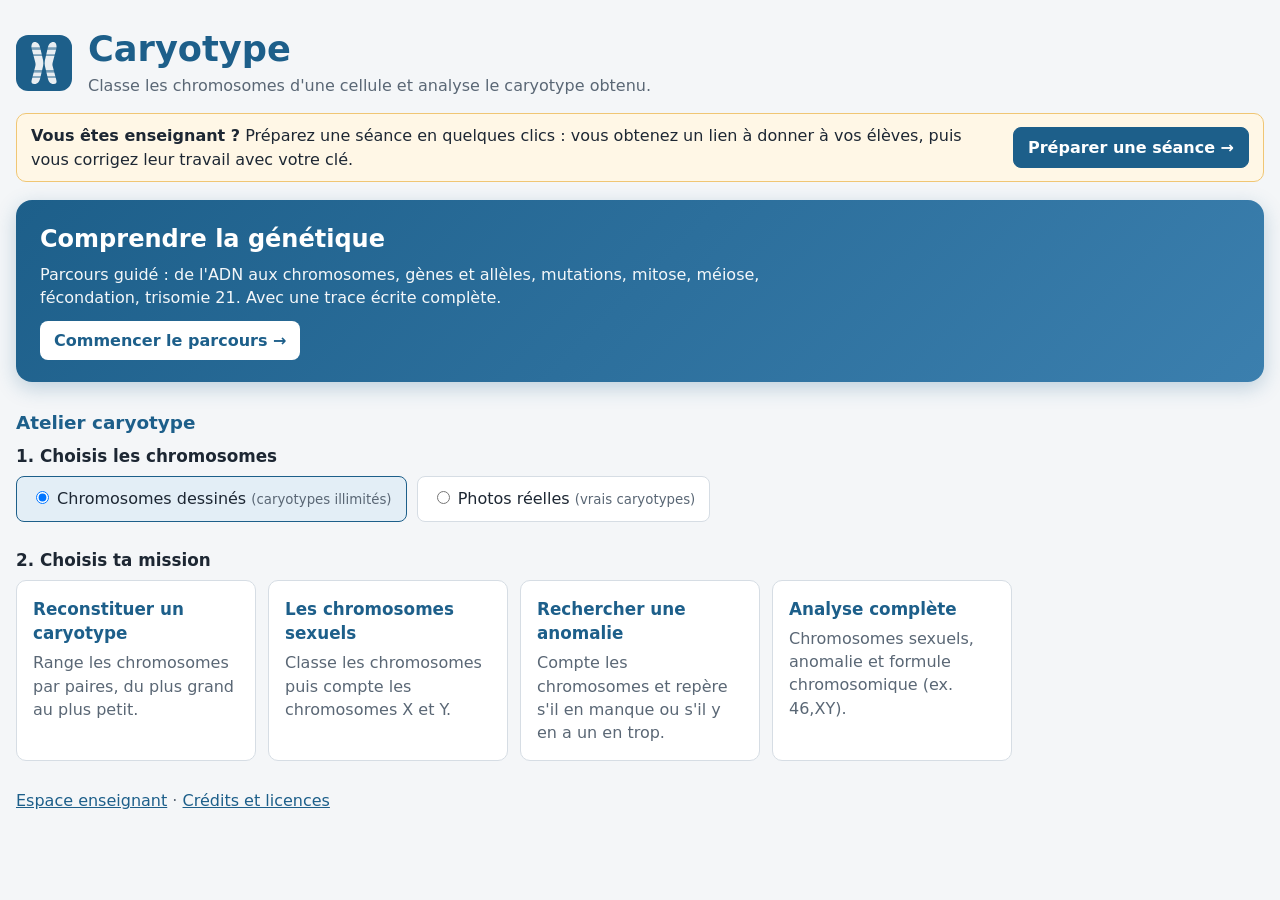
==== app/index.html @ e21ea330 "Parcours : chromosomes dans les cellules (mitose, méiose, gamètes), fécondation côte à côte sur écra" ====
<!doctype html>
<html lang="fr">
<head>
  <meta charset="utf-8">
  <meta name="viewport" content="width=device-width, initial-scale=1">
  <title>Caryotype</title>
  <meta name="description" content="Reconstituer et analyser un caryotype humain : classement des chromosomes, chromosomes sexuels, anomalies du nombre.">
  <link rel="icon" href="img/icone.svg" type="image/svg+xml">
  <link rel="stylesheet" href="css/style.css?v=10">
</head>
<body>

<!-- ============ ACCUEIL ============ -->
<main id="accueil" class="page">
  <header class="entete-accueil">
    <img src="img/icone.svg" alt="" width="56" height="56">
    <div>
      <h1>Caryotype</h1>
      <p>Classe les chromosomes d'une cellule et analyse le caryotype obtenu.</p>
    </div>
  </header>

  <div class="bandeau-prof partie-prof">
    <p><b>Vous êtes enseignant ?</b> Préparez une séance en quelques clics : vous obtenez un lien à donner à vos élèves, puis vous corrigez leur travail avec votre clé.</p>
    <button class="btn btn-principal" id="ouvrir-prof-haut">Préparer une séance →</button>
  </div>

  <a class="carte-parcours" href="parcours.html">
    <span class="cp-titre">Comprendre la génétique</span>
    <span class="cp-texte">Parcours guidé : de l'ADN aux chromosomes, gènes et allèles, mutations, mitose, méiose, fécondation, trisomie 21. Avec une trace écrite complète.</span>
    <span class="cp-action">Commencer le parcours →</span>
  </a>

  <h2 class="titre-atelier">Atelier caryotype</h2>
  <section>
    <h3>1. Choisis les chromosomes</h3>
    <div class="bascule" role="radiogroup" aria-label="Type de chromosomes">
      <label><input type="radio" name="type" value="dessin" checked> Chromosomes dessinés <small>(caryotypes illimités)</small></label>
      <label><input type="radio" name="type" value="photo"> Photos réelles <small>(vrais caryotypes)</small></label>
    </div>
  </section>

  <section>
    <h3>2. Choisis ta mission</h3>
    <div class="cartes" id="choix-activite">
      <button class="carte" data-activite="classer">
        <span class="carte-titre">Reconstituer un caryotype</span>
        <span>Range les chromosomes par paires, du plus grand au plus petit.</span>
      </button>
      <button class="carte" data-activite="sexe">
        <span class="carte-titre">Les chromosomes sexuels</span>
        <span>Classe les chromosomes puis compte les chromosomes X et Y.</span>
      </button>
      <button class="carte" data-activite="anomalie">
        <span class="carte-titre">Rechercher une anomalie</span>
        <span>Compte les chromosomes et repère s'il en manque ou s'il y en a un en trop.</span>
      </button>
      <button class="carte" data-activite="complet">
        <span class="carte-titre">Analyse complète</span>
        <span>Chromosomes sexuels, anomalie et formule chromosomique (ex. 46,XY).</span>
      </button>
    </div>
  </section>

  <p class="pied-accueil">
    <span class="partie-prof"><button class="lien" id="ouvrir-prof">Espace enseignant</button> ·</span>
    <button class="lien" id="ouvrir-credits">Crédits et licences</button>
  </p>
</main>

<!-- ============ ACTIVITÉ ============ -->
<main id="activite" class="page" hidden>
  <header class="barre">
    <a class="btn" id="retour-parcours" hidden>← Retour au parcours</a>
    <button class="btn-icone" id="retour" title="Retour à l'accueil" aria-label="Retour à l'accueil">
      <svg viewBox="0 0 24 24" width="22" height="22"><path d="M15 5l-7 7 7 7" fill="none" stroke="currentColor" stroke-width="2.4" stroke-linecap="round" stroke-linejoin="round"/></svg>
    </button>
    <div class="titre-activite">
      <h1 id="titre-activite">Reconstituer un caryotype</h1>
      <span id="code-cas" class="code"></span>
    </div>
    <label class="eleve">Nom : <input id="nom-eleve" type="text" autocomplete="off" placeholder="Prénom Nom, classe"></label>
    <div class="outils">
      <button id="zoom-moins" class="btn-icone" title="Rapetisser" aria-label="Rapetisser">−</button>
      <button id="zoom-plus" class="btn-icone" title="Agrandir" aria-label="Agrandir">+</button>
      <button id="btn-aide" class="btn">Aide</button>
      <button id="btn-imprimer" class="btn">Imprimer</button>
    </div>
  </header>

  <p class="consigne" id="consigne"></p>

  <div class="espace">
    <section class="panneau" id="panneau-lame">
      <h2>Lame du microscope <span class="compteur" id="compteur-lame"></span></h2>
      <div id="lame" aria-label="Chromosomes à classer"></div>
      <p class="astuce">Glisse un chromosome vers sa case, ou touche-le puis touche sa case. Un toucher l'affiche en grand dans la loupe ; double toucher (ou double-clic) : le retourner.</p>
    </section>

    <section class="panneau" id="panneau-caryo">
      <h2>Caryogramme</h2>
      <div id="caryogramme"></div>
    </section>
  </div>

  <section class="panneau" id="questions" hidden></section>

  <div class="actions">
    <button id="btn-verifier" class="btn btn-principal">Vérifier</button>
    <button id="btn-solution" class="btn" hidden>Voir la solution</button>
    <button id="btn-nouveau" class="btn">Nouveau caryotype</button>
  </div>
  <div id="rendu" class="rendu" hidden>
    <p><b>Quand tu as fini</b> : copie ton code de rendu et colle-le là où ton professeur te l'a demandé (devoir Pronote, ENT…).</p>
    <button id="btn-rendu" class="btn btn-principal">Copier mon code de rendu</button>
    <textarea id="rendu-code" rows="3" readonly hidden aria-label="Mon code de rendu"></textarea>
  </div>
  <div id="bilan" class="bilan" role="status" aria-live="polite" hidden></div>

  <aside id="loupe" aria-hidden="true" hidden>
    <span class="loupe-titre">Loupe</span>
    <img alt="">
  </aside>
</main>

<!-- ============ AIDE ============ -->
<dialog id="dlg-aide">
  <form method="dialog" class="dlg">
    <h2>Comment reconnaître les chromosomes ?</h2>
    <ul>
      <li><b>La taille</b> : les chromosomes sont numérotés du plus grand (1) au plus petit (21 et 22 ; le 21 est même un peu plus petit que le 22).</li>
      <li><b>Le centromère</b> : l'étranglement du chromosome. Il est au milieu (1, 3, 16, 19, 20), décalé (la plupart) ou tout en haut (13, 14, 15, 21, 22).</li>
      <li><b>Les bandes</b> : chaque paire a son propre « code-barres » de bandes claires et sombres. Les deux chromosomes d'une même paire ont les mêmes bandes.</li>
      <li><b>Les chromosomes sexuels</b> : X est un chromosome moyen (taille entre le 7 et le 8). Y est petit, de la taille des chromosomes 19 à 22.</li>
    </ul>
    <h3>Les modèles</h3>
    <div id="planche"></div>
    <p class="note">Dans un caryogramme, on place le bras court (au-dessus du centromère) en haut.</p>
    <div class="dlg-actions"><button class="btn btn-principal">Fermer</button></div>
  </form>
</dialog>

<!-- ============ ESPACE ENSEIGNANT ============ -->
<dialog id="dlg-prof">
  <form method="dialog" class="dlg" id="form-prof">
    <h2>Préparer une séance</h2>
    <ol class="guide-prof">
      <li><b>Réglez</b> l'activité (étapes 1 à 4 ci-dessous), puis copiez le lien (étape 5).</li>
      <li><b>Donnez le lien</b> aux élèves (ENT, Pronote, QR code…). Ils arrivent directement sur l'activité, sans espace enseignant, sans compte à créer. Rien n'est enregistré en ligne.</li>
      <li><b>Corrigez</b> : chaque élève a un code de caryotype (en haut de son écran et sur sa feuille imprimée). Avec ce code et votre clé, vous ouvrez sa solution (en bas de cette fenêtre).</li>
    </ol>

    <fieldset>
      <legend>1. La mission</legend>
      <select id="prof-activite">
        <option value="classer">Reconstituer un caryotype</option>
        <option value="sexe">Les chromosomes sexuels (X et Y)</option>
        <option value="anomalie">Rechercher une anomalie</option>
        <option value="complet">Analyse complète (avec formule)</option>
      </select>
    </fieldset>

    <fieldset>
      <legend>2. Les caryotypes possibles <small>(un est tiré au hasard pour chaque élève)</small></legend>
      <div class="ligne">
        <button type="button" class="btn" id="prof-essentiels">Les essentiels : 46,XX · 46,XY · trisomie 21</button>
        <button type="button" class="btn" id="prof-tout">Tout cocher</button>
        <button type="button" class="btn" id="prof-rien">Tout décocher</button>
      </div>
      <div id="prof-cas" class="liste-cas"></div>
    </fieldset>

    <fieldset>
      <legend>3. Les options</legend>
      <label><input type="checkbox" id="prof-modeles" checked> Afficher les modèles dans les cases (aide)</label>
      <label><input type="checkbox" id="prof-rotation" checked> Chromosomes tournés dans tous les sens sur la lame</label>
      <label><input type="checkbox" id="prof-solution" checked> Autoriser « Voir la solution » après une vérification</label>
    </fieldset>

    <fieldset>
      <legend>4. Votre clé de correction</legend>
      <p class="note">Elle vous permettra d'ouvrir la solution du caryotype de chaque élève. Notez-la : elle n'est pas dans le lien donné aux élèves, qui ne peuvent donc pas l'utiliser. Gardez la même pour toutes vos classes.</p>
      <input id="prof-cle" type="text" autocomplete="off" spellcheck="false" aria-label="Clé de correction">
    </fieldset>

    <fieldset class="encadre-lien">
      <legend>5. Le lien à donner aux élèves</legend>
      <input id="prof-lien" type="text" readonly aria-label="Lien à donner aux élèves">
      <div class="dlg-actions">
        <button type="button" class="btn" id="prof-tester">Tester comme un élève</button>
        <button type="button" class="btn btn-principal" id="prof-copier">Copier le lien</button>
      </div>
      <p class="note">Pour le parcours guidé « Comprendre la génétique », donnez simplement l'adresse <a href="parcours.html" id="prof-lien-parcours">parcours.html</a>.</p>
    </fieldset>

    <fieldset>
      <legend>Après la séance : lire les codes de rendu</legend>
      <p class="note">Chaque élève copie son « code de rendu » (bouton en bas de son activité) et vous l'envoie. Collez ici un ou plusieurs codes, tels quels, même mélangés à d'autre texte : le score est recalculé à partir du travail de l'élève. « Voir » ouvre son caryotype tel qu'il l'a rendu. Un code modifié à la main est refusé.</p>
      <textarea id="prof-rendus" rows="4" placeholder="R1.xxxxxxxx…" spellcheck="false"></textarea>
      <div class="dlg-actions">
        <button type="button" class="btn" id="prof-copier-tableau" hidden>Copier le tableau (tableur)</button>
        <button type="button" class="btn btn-principal" id="prof-lire">Lire les codes</button>
      </div>
      <div id="prof-tableau"></div>
    </fieldset>

    <fieldset>
      <legend>Ouvrir la solution d'un caryotype</legend>
      <p class="note">Chaque caryotype tiré depuis votre lien a un code (en haut de l'écran de l'élève et sur sa feuille imprimée). La solution s'ouvre avec ce code et votre clé de correction ci-dessus.</p>
      <div class="ligne">
        <input id="prof-code" type="text" placeholder="Code, ex. D7K2Q-4F" autocomplete="off">
        <button type="button" class="btn" id="prof-corriger">Ouvrir avec la solution</button>
      </div>
    </fieldset>

    <div class="dlg-actions"><button class="btn btn-principal">Fermer</button></div>
  </form>
</dialog>

<!-- ============ CRÉDITS ============ -->
<dialog id="dlg-credits">
  <form method="dialog" class="dlg">
    <h2>Crédits et licences</h2>
    <p>Application libre réalisée pour l'enseignement des SVT au collège.</p>
    <ul>
      <li><b>Bandes chromosomiques</b> des chromosomes dessinés : UCSC Genome Browser, assemblage GRCh38/hg38 (fichier cytoBand), domaine public.</li>
      <li><b>Photos de caryotypes</b> (Wikimedia Commons), chromosomes découpés et détourés :
        <ul id="liste-credits"></ul>
      </li>
      <li>Le caryotype photo « 46,XX » est un montage pédagogique : deux chromosomes X ont été retirés d'un caryotype 48,XXXX.</li>
    </ul>
    <div class="dlg-actions"><button class="btn btn-principal">Fermer</button></div>
  </form>
</dialog>

<script src="js/bandes.js?v=10"></script>
<script src="donnees/chromosomes.js?v=10"></script>
<script src="js/chromosome.js?v=10"></script>
<script src="js/cas.js?v=10"></script>
<script src="js/app.js?v=10"></script>
</body>
</html>
---- app/css/style.css ----
:root {
  --zoom: 1;
  --fond: #f4f6f8;
  --surface: #ffffff;
  --texte: #1d2733;
  --texte-doux: #5a6775;
  --bordure: #d6dde4;
  --primaire: #1d5f8a;
  --primaire-clair: #e3eef6;
  --juste: #1f8a4c;
  --faux: #c62f2f;
  --lame: #eef0e6;
  --rayon: 10px;
  color-scheme: light;
}

* { box-sizing: border-box; }
body {
  margin: 0;
  font: 16px/1.45 system-ui, -apple-system, "Segoe UI", Roboto, Ubuntu, sans-serif;
  color: var(--texte);
  background: var(--fond);
}
[hidden] { display: none !important; }
h1, h2, h3, h4 { line-height: 1.2; margin: 0; }
small { color: var(--texte-doux); }

.page { max-width: 1500px; margin: 0 auto; padding: 16px; }

/* ---------- boutons ---------- */
.btn, .btn-icone {
  font: inherit;
  border: 1px solid var(--bordure);
  background: var(--surface);
  color: var(--texte);
  border-radius: 8px;
  padding: 8px 14px;
  cursor: pointer;
  min-height: 40px;
}
.btn:hover, .btn-icone:hover { border-color: var(--primaire); }
.btn-principal { background: var(--primaire); border-color: var(--primaire); color: #fff; font-weight: 600; }
.btn-principal:hover { background: #164b6d; }
.btn-icone { width: 40px; padding: 0; display: inline-grid; place-items: center; font-size: 22px; }
.lien { font: inherit; background: none; border: 0; color: var(--primaire); text-decoration: underline; cursor: pointer; padding: 0; }
:focus-visible { outline: 3px solid #f0a020; outline-offset: 2px; }

/* ---------- accueil ---------- */
.entete-accueil { display: flex; gap: 16px; align-items: center; margin: 12px 0 28px; }
.entete-accueil h1 { font-size: 2.2rem; color: var(--primaire); }
.entete-accueil p { margin: 4px 0 0; color: var(--texte-doux); }
#accueil section { margin-bottom: 28px; }
#accueil h2 { font-size: 1.15rem; margin-bottom: 12px; }
.cartes { display: grid; grid-template-columns: repeat(auto-fill, minmax(230px, 1fr)); gap: 12px; }
.carte {
  font: inherit; text-align: left; cursor: pointer;
  background: var(--surface); border: 1px solid var(--bordure); border-radius: var(--rayon);
  padding: 16px; display: flex; flex-direction: column; gap: 6px; color: var(--texte-doux);
  transition: border-color .15s, box-shadow .15s, transform .15s;
}
.carte:hover { border-color: var(--primaire); box-shadow: 0 4px 14px rgb(29 95 138 / 15%); transform: translateY(-1px); }
.carte-titre { color: var(--primaire); font-weight: 700; font-size: 1.05rem; }
.bascule { display: flex; flex-wrap: wrap; gap: 10px; }
.bascule label {
  background: var(--surface); border: 1px solid var(--bordure); border-radius: 8px;
  padding: 10px 14px; cursor: pointer;
}
.bascule label:has(input:checked) { border-color: var(--primaire); background: var(--primaire-clair); }
.pied-accueil { color: var(--texte-doux); }
.bandeau-prof { display: flex; align-items: center; gap: 12px 16px; flex-wrap: wrap; justify-content: space-between;
  background: #fff7e6; border: 1px solid #f0c674; border-radius: var(--rayon); padding: 10px 14px; margin: -12px 0 18px; }
.bandeau-prof p { margin: 0; flex: 1 1 320px; }
.mode-eleve .partie-prof { display: none !important; }
.guide-prof { margin: 0 0 6px; padding-left: 22px; display: flex; flex-direction: column; gap: 4px; }
.encadre-lien { border-color: var(--primaire) !important; background: var(--primaire-clair); }
.encadre-lien input { width: 100%; }
.carte-parcours {
  display: flex; flex-direction: column; gap: 6px; text-decoration: none;
  background: linear-gradient(135deg, #1d5f8a, #3b7fae); color: #fff;
  border-radius: 16px; padding: 22px 24px; margin-bottom: 30px;
  box-shadow: 0 6px 20px rgb(29 95 138 / 25%); transition: transform .15s, box-shadow .15s;
}
.carte-parcours:hover { transform: translateY(-2px); box-shadow: 0 10px 26px rgb(29 95 138 / 30%); }
.cp-titre { font-size: 1.5rem; font-weight: 800; }
.cp-texte { opacity: .95; max-width: 760px; }
.cp-action { align-self: flex-start; margin-top: 6px; background: #fff; color: #1d5f8a; font-weight: 700; border-radius: 8px; padding: 8px 14px; }
.titre-atelier { font-size: 1.3rem; color: var(--primaire); margin-bottom: 12px; }
#accueil h3 { font-size: 1.05rem; margin: 0 0 10px; }
#retour-parcours { text-decoration: none; display: inline-flex; align-items: center; }

/* ---------- barre de l'activité ---------- */
.barre { display: flex; flex-wrap: wrap; align-items: center; gap: 12px; margin-bottom: 8px; }
.titre-activite { flex: 1 1 220px; }
.titre-activite h1 { font-size: 1.35rem; color: var(--primaire); }
.code { color: var(--texte-doux); font-size: .9rem; font-variant-numeric: tabular-nums; }
.eleve { display: flex; align-items: center; gap: 6px; color: var(--texte-doux); }
.eleve input { font: inherit; padding: 7px 10px; border: 1px solid var(--bordure); border-radius: 8px; width: 210px; max-width: 50vw; }
.outils { display: flex; gap: 6px; }
.consigne { margin: 0 0 12px; padding: 10px 14px; background: var(--primaire-clair); border-radius: 8px; }

/* ---------- espace de travail ---------- */
.espace { display: grid; grid-template-columns: minmax(0, 1fr); gap: 14px; }
@media (min-width: 1150px) {
  .espace { grid-template-columns: minmax(0, 1fr) minmax(0, 1fr); align-items: start; }
}
.panneau { background: var(--surface); border: 1px solid var(--bordure); border-radius: var(--rayon); padding: 12px; }
.panneau h2 { font-size: 1rem; margin-bottom: 8px; display: flex; justify-content: space-between; gap: 8px; }
.compteur { font-weight: 400; color: var(--texte-doux); font-size: .9rem; }
.astuce { margin: 8px 0 0; font-size: .85rem; color: var(--texte-doux); }

#lame {
  position: relative;
  height: calc(620px * var(--zoom));
  min-height: 380px;
  border-radius: 50% / 18%;
  background: radial-gradient(ellipse at 50% 45%, #fbfbf4 0%, var(--lame) 60%, #dfe2d4 100%);
  border: 1px solid #d3d6c6;
  overflow: hidden;
  touch-action: none;
}

.chromo {
  position: absolute;
  cursor: grab;
  touch-action: none;
  user-select: none;
  -webkit-user-select: none;
  line-height: 0;
  border-radius: 4px;
}
.chromo img { display: block; pointer-events: none; }
.chromo:hover img { filter: drop-shadow(0 0 2px rgb(29 95 138 / 70%)); }
.chromo.choisi img { filter: drop-shadow(0 0 2px #1d5f8a) drop-shadow(0 0 3px #1d5f8a); }
.chromo.juste img { filter: drop-shadow(0 0 1.5px var(--juste)) drop-shadow(0 0 2px var(--juste)); }
.chromo.faux img { filter: drop-shadow(0 0 1.5px var(--faux)) drop-shadow(0 0 2.5px var(--faux)); }
.chromo.glisse { position: fixed; z-index: 1000; cursor: grabbing; pointer-events: none; }
.chromo.glisse img { filter: drop-shadow(0 6px 8px rgb(0 0 0 / 30%)); }

/* ---------- caryogramme ---------- */
#caryogramme { display: flex; flex-direction: column; gap: 6px; overflow-x: auto; padding-bottom: 4px; }
.rangee { display: flex; justify-content: space-around; gap: 6px; }
.case {
  flex: 1 1 0;
  min-width: calc(54px * var(--zoom));
  display: flex; flex-direction: column; align-items: stretch;
  border-radius: 8px;
  padding: 4px 3px 2px;
  cursor: pointer;
  transition: background .12s;
}
.case:hover { background: #f3f7fa; }
.case.survol { background: var(--primaire-clair); box-shadow: inset 0 0 0 2px var(--primaire); }
.contenu {
  display: flex; align-items: flex-end; justify-content: center; gap: calc(4px * var(--zoom));
  border-bottom: 2px solid #9aa8b5;
  padding-bottom: 3px;
}
.rangee:nth-child(1) .contenu { min-height: calc(200px * var(--zoom)); }
.rangee:nth-child(2) .contenu { min-height: calc(130px * var(--zoom)); }
.rangee:nth-child(3) .contenu { min-height: calc(95px * var(--zoom)); }
.rangee:nth-child(4) .contenu { min-height: calc(125px * var(--zoom)); }
.case .chromo { position: static; }
.modele { opacity: .22; pointer-events: none; margin-right: 2px; }
.etiquette { text-align: center; font-weight: 600; font-size: .9rem; color: var(--texte-doux); }

/* ---------- questions et bilan ---------- */
#questions { margin-top: 14px; }
.grille-questions { display: grid; grid-template-columns: repeat(auto-fit, minmax(220px, 1fr)); gap: 12px; }
.q { display: flex; flex-direction: column; gap: 6px; border: 1px solid var(--bordure); border-radius: 8px; padding: 10px; margin: 0; }
.q legend { padding: 0 4px; }
.q input[type=number], .q input[type=text], .q select, .q textarea {
  font: inherit; padding: 7px 9px; border: 1px solid var(--bordure); border-radius: 6px; width: 100%;
}
.q-large { grid-column: 1 / -1; }
.quel { display: flex; align-items: center; gap: 6px; }
.quel select { width: auto; }
.q-juste { border-color: var(--juste); box-shadow: inset 4px 0 0 var(--juste); }
.q-faux { border-color: var(--faux); box-shadow: inset 4px 0 0 var(--faux); }

.actions { display: flex; flex-wrap: wrap; gap: 10px; margin: 14px 0; }
.bilan { background: var(--surface); border: 1px solid var(--bordure); border-left: 5px solid #e0a020; border-radius: 8px; padding: 6px 14px; }
.bilan p { margin: 8px 0; }
.rendu { margin: 14px 0; padding: 10px 14px; background: var(--primaire-clair); border-radius: 8px; display: flex; flex-direction: column; gap: 8px; align-items: flex-start; }
.rendu p { margin: 0; }
.rendu textarea, #prof-rendus { width: 100%; font: .85rem ui-monospace, monospace; padding: 6px 8px; border: 1px solid var(--bordure); border-radius: 6px; word-break: break-all; }
.tableau-defile { overflow-x: auto; }
.tableau-rendus { border-collapse: collapse; width: 100%; font-size: .9rem; }
.tableau-rendus th, .tableau-rendus td { border-bottom: 1px solid var(--bordure); padding: 5px 6px; text-align: left; vertical-align: top; }
.rendu-justif td { color: var(--texte-doux); font-size: .85rem; border-bottom-width: 2px; }
.rendu-erreur td { color: var(--faux); }
.bilan-ok { border-left-color: var(--juste); }
.bilan-solution { border-left-color: var(--primaire); }
.bilan .ok { color: var(--juste); font-weight: 600; }
.bilan .conseil { color: var(--texte-doux); }
.source { color: var(--texte-doux); font-size: .85rem; }

/* ---------- boîtes de dialogue ---------- */
dialog { border: 0; border-radius: 14px; padding: 0; max-width: min(860px, calc(100vw - 32px)); box-shadow: 0 20px 60px rgb(0 0 0 / 30%); }
dialog::backdrop { background: rgb(20 30 40 / 45%); }
.dlg { padding: 20px 22px; }
.dlg h2 { color: var(--primaire); margin-bottom: 10px; }
.dlg h3 { margin: 14px 0 8px; }
.dlg fieldset { border: 1px solid var(--bordure); border-radius: 8px; margin: 12px 0; padding: 10px 12px; display: flex; flex-direction: column; gap: 6px; }
.dlg select, .dlg input[type=text] { font: inherit; padding: 7px 9px; border: 1px solid var(--bordure); border-radius: 6px; }
.dlg-actions { display: flex; gap: 8px; justify-content: flex-end; margin-top: 12px; flex-wrap: wrap; }
.note { color: var(--texte-doux); font-size: .92rem; }
.liste-cas { display: grid; grid-template-columns: repeat(auto-fit, minmax(260px, 1fr)); gap: 10px; }
.liste-cas h4 { margin: 4px 0; font-size: .95rem; }
.liste-cas label { display: block; padding: 2px 0; }
.champ-lien { display: flex; flex-direction: column; gap: 4px; margin-top: 12px; }
.champ-lien input { width: 100%; font-size: .85rem; }
.ligne { display: flex; gap: 8px; flex-wrap: wrap; }
.ligne input { flex: 1 1 160px; }
#planche { display: flex; flex-wrap: wrap; align-items: flex-end; gap: 10px 12px; }
#planche figure { margin: 0; text-align: center; }
#planche figcaption { font-size: .8rem; font-weight: 600; color: var(--texte-doux); }

/* ---------- loupe ---------- */
#loupe {
  position: fixed; right: 16px; bottom: 16px; z-index: 900;
  background: var(--surface); border: 1px solid var(--bordure); border-radius: var(--rayon);
  box-shadow: 0 8px 24px rgb(0 0 0 / 18%);
  padding: 8px 14px 12px;
  display: flex; flex-direction: column; align-items: center; gap: 6px;
  max-height: 50vh; overflow: hidden;
  pointer-events: none;
}
#loupe.a-gauche { right: auto; left: 16px; }
#loupe img { display: block; max-height: calc(50vh - 40px); object-fit: contain; }
.loupe-titre { font-size: .8rem; font-weight: 600; color: var(--texte-doux); }

.impression-entete { display: none; }

@media (max-width: 640px) {
  .page { padding: 10px; }
  .eleve input { width: 100%; }
  .eleve { flex: 1 1 100%; }
  #lame { border-radius: 14px; }
}

/* ---------- impression : le caryogramme et les réponses ---------- */
@media print {
  body { background: #fff; }
  .barre, .consigne, #panneau-lame, .actions, .astuce, .modele, #loupe { display: none !important; }
  .impression-entete { display: block; font-weight: 600; margin-bottom: 10px; }
  .espace { display: block; }
  .panneau { border: 0; padding: 0; }
  .case:hover { background: none; }
  #caryogramme { overflow: visible; }
  .bilan { border: 1px solid #999; }
}
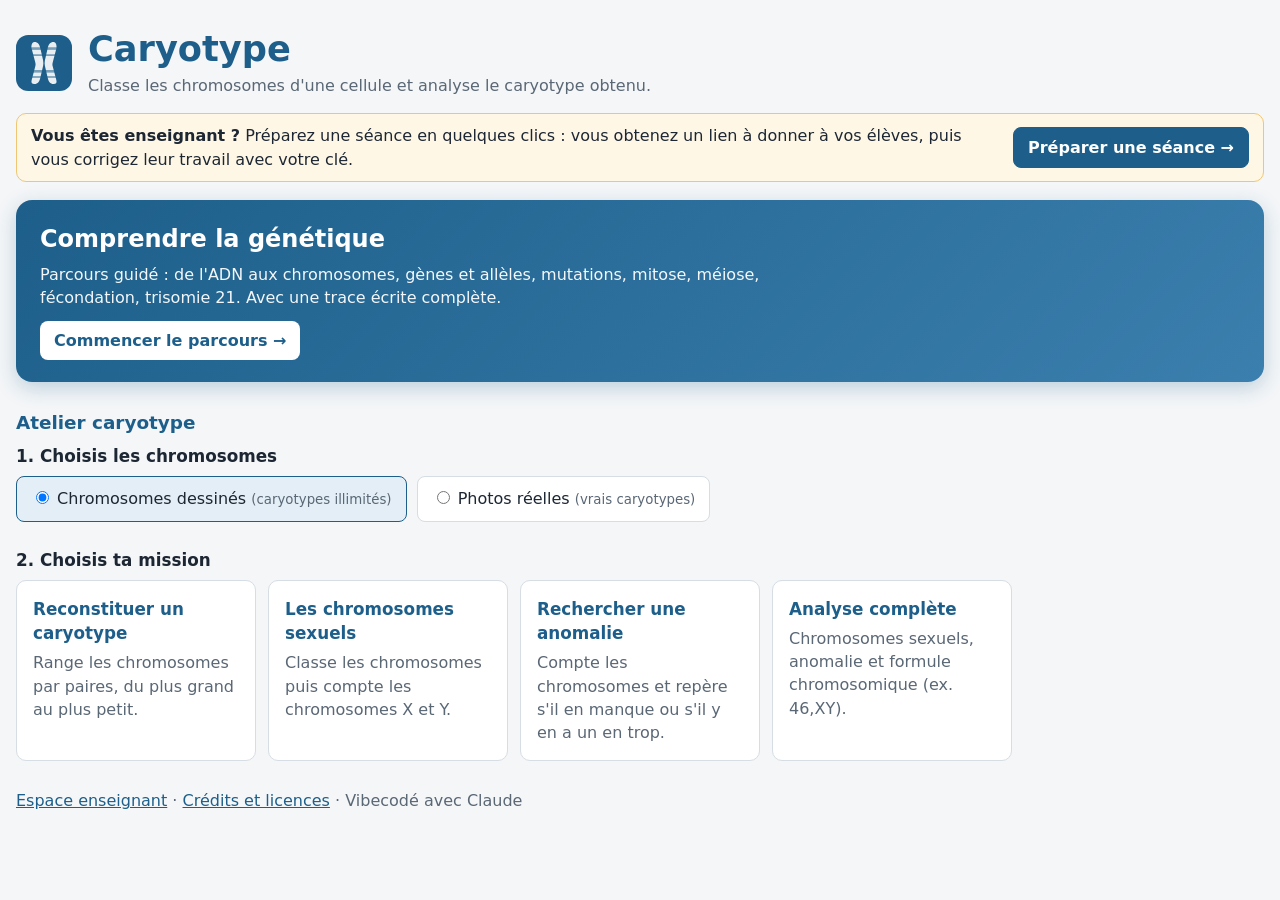
==== commit a08ed404: "Méiose : paires plus écartées ; mention « vibecodé avec Claude » Co-Authored-By: Claude Opus 5.5 <no" ====
--- a/app/index.html
+++ b/app/index.html
@@ -6,7 +6,7 @@
   <title>Caryotype</title>
   <meta name="description" content="Reconstituer et analyser un caryotype humain : classement des chromosomes, chromosomes sexuels, anomalies du nombre.">
   <link rel="icon" href="img/icone.svg" type="image/svg+xml">
-  <link rel="stylesheet" href="css/style.css?v=10">
+  <link rel="stylesheet" href="css/style.css?v=12">
 </head>
 <body>
 
@@ -64,7 +64,8 @@
 
   <p class="pied-accueil">
     <span class="partie-prof"><button class="lien" id="ouvrir-prof">Espace enseignant</button> ·</span>
-    <button class="lien" id="ouvrir-credits">Crédits et licences</button>
+    <button class="lien" id="ouvrir-credits">Crédits et licences</button> ·
+    <span>Vibecodé avec Claude</span>
   </p>
 </main>
 
@@ -221,7 +222,7 @@
 <dialog id="dlg-credits">
   <form method="dialog" class="dlg">
     <h2>Crédits et licences</h2>
-    <p>Application libre réalisée pour l'enseignement des SVT au collège.</p>
+    <p>Application libre réalisée pour l'enseignement des SVT au collège, vibecodée avec Claude (Anthropic).</p>
     <ul>
       <li><b>Bandes chromosomiques</b> des chromosomes dessinés : UCSC Genome Browser, assemblage GRCh38/hg38 (fichier cytoBand), domaine public.</li>
       <li><b>Photos de caryotypes</b> (Wikimedia Commons), chromosomes découpés et détourés :
@@ -233,10 +234,10 @@
   </form>
 </dialog>
 
-<script src="js/bandes.js?v=10"></script>
-<script src="donnees/chromosomes.js?v=10"></script>
-<script src="js/chromosome.js?v=10"></script>
-<script src="js/cas.js?v=10"></script>
-<script src="js/app.js?v=10"></script>
+<script src="js/bandes.js?v=12"></script>
+<script src="donnees/chromosomes.js?v=12"></script>
+<script src="js/chromosome.js?v=12"></script>
+<script src="js/cas.js?v=12"></script>
+<script src="js/app.js?v=12"></script>
 </body>
 </html>
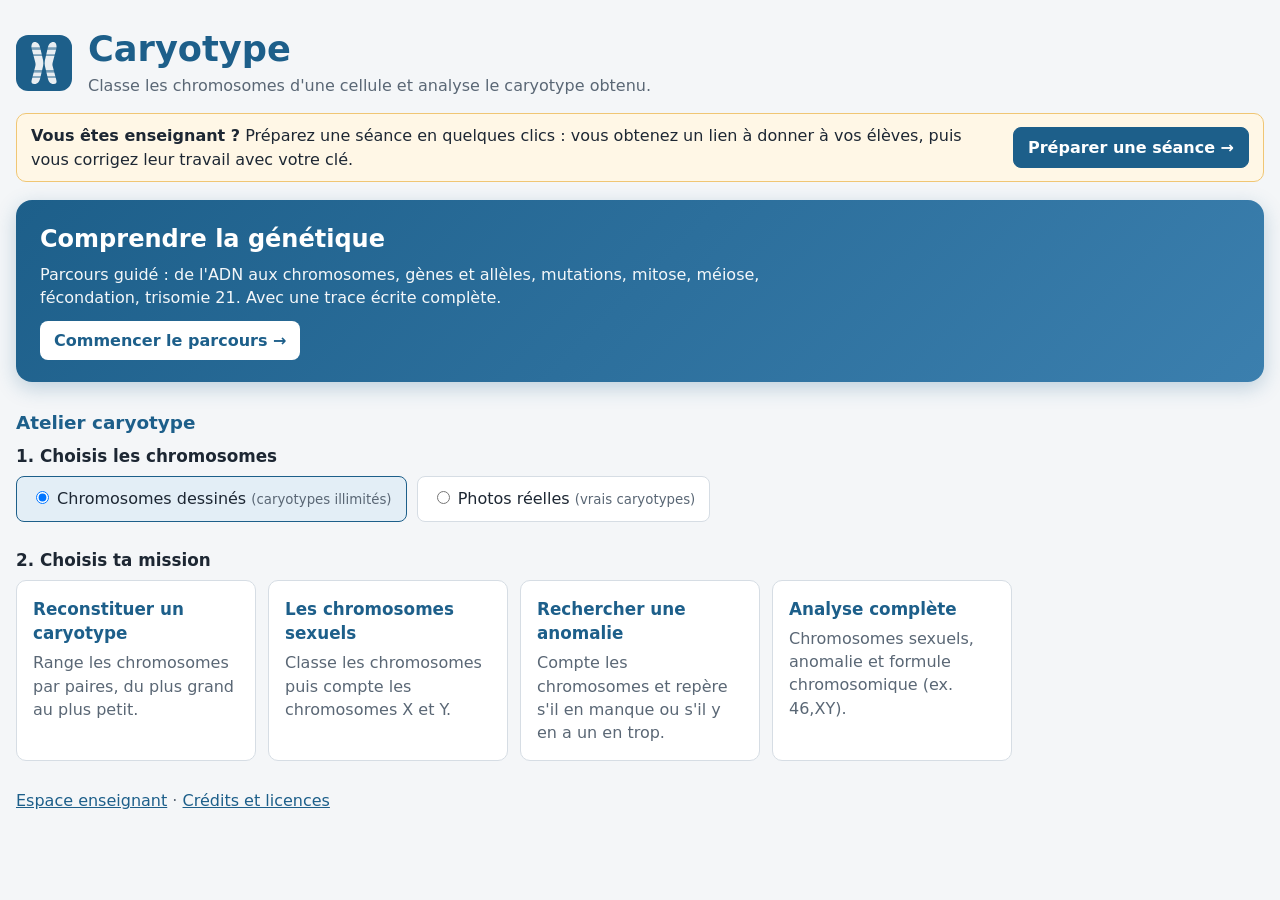
==== commit 27f740ae: "Mention « vibecodé » : seulement README et crédits Co-Authored-By: Claude Opus 5.5 <noreply@anthropi" ====
--- a/app/index.html
+++ b/app/index.html
@@ -6,7 +6,7 @@
   <title>Caryotype</title>
   <meta name="description" content="Reconstituer et analyser un caryotype humain : classement des chromosomes, chromosomes sexuels, anomalies du nombre.">
   <link rel="icon" href="img/icone.svg" type="image/svg+xml">
-  <link rel="stylesheet" href="css/style.css?v=12">
+  <link rel="stylesheet" href="css/style.css?v=14">
 </head>
 <body>
 
@@ -64,8 +64,7 @@
 
   <p class="pied-accueil">
     <span class="partie-prof"><button class="lien" id="ouvrir-prof">Espace enseignant</button> ·</span>
-    <button class="lien" id="ouvrir-credits">Crédits et licences</button> ·
-    <span>Vibecodé avec Claude</span>
+    <button class="lien" id="ouvrir-credits">Crédits et licences</button>
   </p>
 </main>
 
@@ -234,10 +233,10 @@
   </form>
 </dialog>
 
-<script src="js/bandes.js?v=12"></script>
-<script src="donnees/chromosomes.js?v=12"></script>
-<script src="js/chromosome.js?v=12"></script>
-<script src="js/cas.js?v=12"></script>
-<script src="js/app.js?v=12"></script>
+<script src="js/bandes.js?v=14"></script>
+<script src="donnees/chromosomes.js?v=14"></script>
+<script src="js/chromosome.js?v=14"></script>
+<script src="js/cas.js?v=14"></script>
+<script src="js/app.js?v=14"></script>
 </body>
 </html>
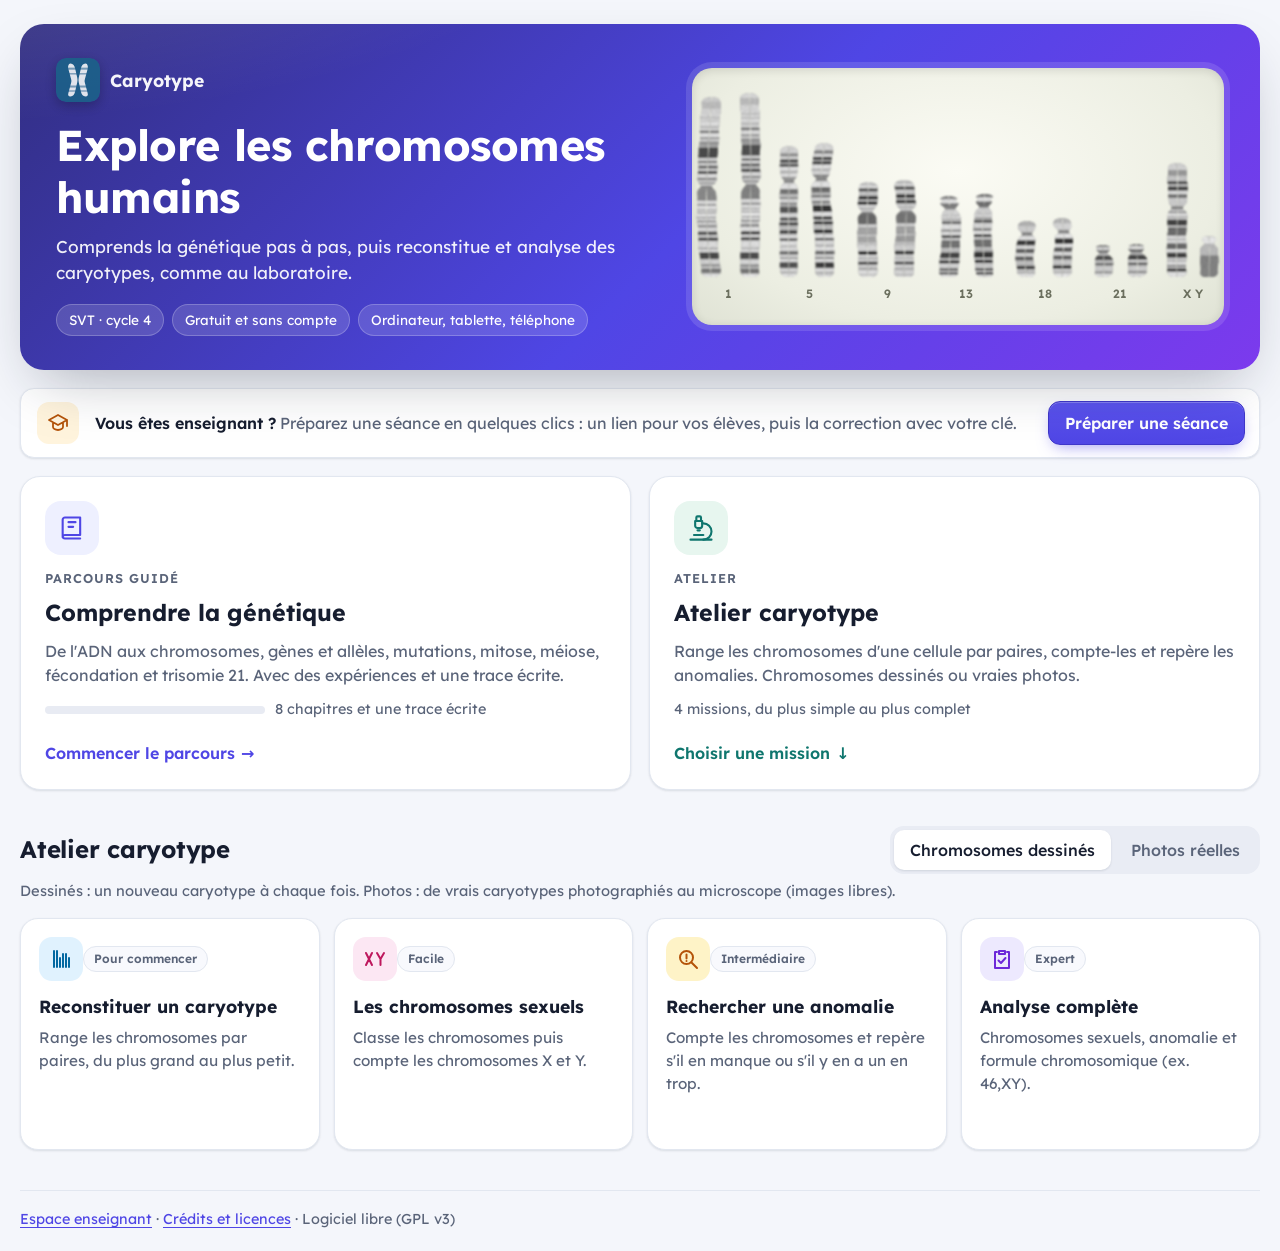
==== commit d75f37ca: "Refonte de l'interface : police Lexend hébergée, accueil en tableau de bord, atelier et parcours mod" ====
--- a/app/index.html
+++ b/app/index.html
@@ -6,66 +6,91 @@
   <title>Caryotype</title>
   <meta name="description" content="Reconstituer et analyser un caryotype humain : classement des chromosomes, chromosomes sexuels, anomalies du nombre.">
   <link rel="icon" href="img/icone.svg" type="image/svg+xml">
-  <link rel="stylesheet" href="css/style.css?v=14">
+  <link rel="preload" href="polices/lexend.woff2" as="font" type="font/woff2" crossorigin>
+  <link rel="stylesheet" href="css/style.css?v=15">
 </head>
 <body>
 
 <!-- ============ ACCUEIL ============ -->
 <main id="accueil" class="page">
-  <header class="entete-accueil">
-    <img src="img/icone.svg" alt="" width="56" height="56">
-    <div>
-      <h1>Caryotype</h1>
-      <p>Classe les chromosomes d'une cellule et analyse le caryotype obtenu.</p>
-    </div>
+  <header class="hero">
+    <div class="hero-texte">
+      <div class="hero-marque"><img src="img/icone.svg" alt="" width="44" height="44"><span>Caryotype</span></div>
+      <h1>Explore les chromosomes humains</h1>
+      <p>Comprends la génétique pas à pas, puis reconstitue et analyse des caryotypes, comme au laboratoire.</p>
+      <div class="hero-puces"><span>SVT · cycle 4</span><span>Gratuit et sans compte</span><span>Ordinateur, tablette, téléphone</span></div>
+    </div>
+    <div class="hero-visuel" id="hero-visuel" aria-hidden="true"></div>
   </header>
 
   <div class="bandeau-prof partie-prof">
-    <p><b>Vous êtes enseignant ?</b> Préparez une séance en quelques clics : vous obtenez un lien à donner à vos élèves, puis vous corrigez leur travail avec votre clé.</p>
-    <button class="btn btn-principal" id="ouvrir-prof-haut">Préparer une séance →</button>
-  </div>
-
-  <a class="carte-parcours" href="parcours.html">
-    <span class="cp-titre">Comprendre la génétique</span>
-    <span class="cp-texte">Parcours guidé : de l'ADN aux chromosomes, gènes et allèles, mutations, mitose, méiose, fécondation, trisomie 21. Avec une trace écrite complète.</span>
-    <span class="cp-action">Commencer le parcours →</span>
-  </a>
-
-  <h2 class="titre-atelier">Atelier caryotype</h2>
-  <section>
-    <h3>1. Choisis les chromosomes</h3>
-    <div class="bascule" role="radiogroup" aria-label="Type de chromosomes">
-      <label><input type="radio" name="type" value="dessin" checked> Chromosomes dessinés <small>(caryotypes illimités)</small></label>
-      <label><input type="radio" name="type" value="photo"> Photos réelles <small>(vrais caryotypes)</small></label>
-    </div>
+    <span class="bp-icone" aria-hidden="true"><svg viewBox="0 0 24 24" width="24" height="24"><path d="M3 9l9-5 9 5-9 5-9-5z M7 11.2V16c0 1.5 2.2 3 5 3s5-1.5 5-3v-4.8 M21 9v6" fill="none" stroke="currentColor" stroke-width="1.8" stroke-linecap="round" stroke-linejoin="round"/></svg></span>
+    <p><b>Vous êtes enseignant ?</b> Préparez une séance en quelques clics : un lien pour vos élèves, puis la correction avec votre clé.</p>
+    <button class="btn btn-principal" id="ouvrir-prof-haut">Préparer une séance</button>
+  </div>
+
+  <section class="entrees" aria-label="Choisir une activité">
+    <a class="entree entree-parcours" href="parcours.html">
+      <span class="entree-icone" aria-hidden="true"><svg viewBox="0 0 24 24" width="28" height="28"><path d="M4 19.5V5a2 2 0 0 1 2-2h13v15H6a2 2 0 0 0-2 2zm0 0A2 2 0 0 0 6 21h13 M9 7h6 M9 11h4" fill="none" stroke="currentColor" stroke-width="1.8" stroke-linecap="round" stroke-linejoin="round"/></svg></span>
+      <span class="entree-sur">Parcours guidé</span>
+      <span class="entree-titre">Comprendre la génétique</span>
+      <span class="entree-texte">De l'ADN aux chromosomes, gènes et allèles, mutations, mitose, méiose, fécondation et trisomie 21. Avec des expériences et une trace écrite.</span>
+      <span class="entree-progres" id="progres-parcours"><span class="barre-progres"><span></span></span><span class="progres-texte">8 chapitres</span></span>
+      <span class="entree-action" id="action-parcours">Commencer le parcours <span aria-hidden="true">→</span></span>
+    </a>
+    <a class="entree entree-atelier" href="#atelier">
+      <span class="entree-icone" aria-hidden="true"><svg viewBox="0 0 24 24" width="28" height="28"><g fill="none" stroke="currentColor" stroke-width="1.8" stroke-linecap="round" stroke-linejoin="round"><path d="M6 18h8"/><path d="M3 22h18"/><path d="M14 22a7 7 0 1 0 0-14h-1"/><path d="M9 14h2"/><path d="M9 12a2 2 0 0 1-2-2V6h6v4a2 2 0 0 1-2 2Z"/><path d="M12 6V3a1 1 0 0 0-1-1H9a1 1 0 0 0-1 1v3"/></g></svg></span>
+      <span class="entree-sur">Atelier</span>
+      <span class="entree-titre">Atelier caryotype</span>
+      <span class="entree-texte">Range les chromosomes d'une cellule par paires, compte-les et repère les anomalies. Chromosomes dessinés ou vraies photos.</span>
+      <span class="entree-progres"><span class="progres-texte">4 missions, du plus simple au plus complet</span></span>
+      <span class="entree-action">Choisir une mission <span aria-hidden="true">↓</span></span>
+    </a>
   </section>
 
-  <section>
-    <h3>2. Choisis ta mission</h3>
+  <section id="atelier" class="atelier">
+    <div class="atelier-entete">
+      <h2>Atelier caryotype</h2>
+      <div class="segment" role="radiogroup" aria-label="Type de chromosomes">
+        <label><input type="radio" name="type" value="dessin" checked><span>Chromosomes dessinés</span></label>
+        <label><input type="radio" name="type" value="photo"><span>Photos réelles</span></label>
+      </div>
+    </div>
+    <p class="atelier-aide" id="aide-type">Dessinés : un nouveau caryotype à chaque fois. Photos : de vrais caryotypes photographiés au microscope (images libres).</p>
+
     <div class="cartes" id="choix-activite">
       <button class="carte" data-activite="classer">
+        <span class="carte-haut"><span class="carte-icone ic-1" aria-hidden="true"><svg viewBox="0 0 24 24" width="24" height="24"><path d="M5 4v16 M8 4v16 M14 7v13 M17 7v13 M20 11v9 M11 11v9" fill="none" stroke="currentColor" stroke-width="2" stroke-linecap="round"/></svg></span><span class="niveau">Pour commencer</span></span>
         <span class="carte-titre">Reconstituer un caryotype</span>
-        <span>Range les chromosomes par paires, du plus grand au plus petit.</span>
+        <span class="carte-texte">Range les chromosomes par paires, du plus grand au plus petit.</span>
+        <span class="carte-go" aria-hidden="true">Commencer →</span>
       </button>
       <button class="carte" data-activite="sexe">
+        <span class="carte-haut"><span class="carte-icone ic-2" aria-hidden="true"><svg viewBox="0 0 24 24" width="24" height="24"><path d="M3 6l6 12 M9 6l-6 12 M14 6l3.5 6 3.5-6 M17.5 12v6" fill="none" stroke="currentColor" stroke-width="2" stroke-linecap="round" stroke-linejoin="round"/></svg></span><span class="niveau">Facile</span></span>
         <span class="carte-titre">Les chromosomes sexuels</span>
-        <span>Classe les chromosomes puis compte les chromosomes X et Y.</span>
+        <span class="carte-texte">Classe les chromosomes puis compte les chromosomes X et Y.</span>
+        <span class="carte-go" aria-hidden="true">Commencer →</span>
       </button>
       <button class="carte" data-activite="anomalie">
+        <span class="carte-haut"><span class="carte-icone ic-3" aria-hidden="true"><svg viewBox="0 0 24 24" width="24" height="24"><circle cx="10.5" cy="10.5" r="6.5" fill="none" stroke="currentColor" stroke-width="2"/><path d="M15.5 15.5L21 21 M10.5 7.5v4 M10.5 14v.01" fill="none" stroke="currentColor" stroke-width="2" stroke-linecap="round"/></svg></span><span class="niveau">Intermédiaire</span></span>
         <span class="carte-titre">Rechercher une anomalie</span>
-        <span>Compte les chromosomes et repère s'il en manque ou s'il y en a un en trop.</span>
+        <span class="carte-texte">Compte les chromosomes et repère s'il en manque ou s'il y en a un en trop.</span>
+        <span class="carte-go" aria-hidden="true">Commencer →</span>
       </button>
       <button class="carte" data-activite="complet">
+        <span class="carte-haut"><span class="carte-icone ic-4" aria-hidden="true"><svg viewBox="0 0 24 24" width="24" height="24"><path d="M9 4h6v3H9z M7 5H5v16h14V5h-2 M8.5 13.5l2.5 2.5 4.5-5" fill="none" stroke="currentColor" stroke-width="2" stroke-linecap="round" stroke-linejoin="round"/></svg></span><span class="niveau">Expert</span></span>
         <span class="carte-titre">Analyse complète</span>
-        <span>Chromosomes sexuels, anomalie et formule chromosomique (ex. 46,XY).</span>
+        <span class="carte-texte">Chromosomes sexuels, anomalie et formule chromosomique (ex. 46,XY).</span>
+        <span class="carte-go" aria-hidden="true">Commencer →</span>
       </button>
     </div>
   </section>
 
-  <p class="pied-accueil">
+  <footer class="pied-accueil">
     <span class="partie-prof"><button class="lien" id="ouvrir-prof">Espace enseignant</button> ·</span>
-    <button class="lien" id="ouvrir-credits">Crédits et licences</button>
-  </p>
+    <button class="lien" id="ouvrir-credits">Crédits et licences</button> ·
+    <span>Logiciel libre (GPL v3)</span>
+  </footer>
 </main>
 
 <!-- ============ ACTIVITÉ ============ -->
@@ -79,12 +104,14 @@
       <h1 id="titre-activite">Reconstituer un caryotype</h1>
       <span id="code-cas" class="code"></span>
     </div>
-    <label class="eleve">Nom : <input id="nom-eleve" type="text" autocomplete="off" placeholder="Prénom Nom, classe"></label>
+    <label class="eleve">Nom <input id="nom-eleve" type="text" autocomplete="off" placeholder="Prénom Nom, classe"></label>
     <div class="outils">
-      <button id="zoom-moins" class="btn-icone" title="Rapetisser" aria-label="Rapetisser">−</button>
-      <button id="zoom-plus" class="btn-icone" title="Agrandir" aria-label="Agrandir">+</button>
-      <button id="btn-aide" class="btn">Aide</button>
-      <button id="btn-imprimer" class="btn">Imprimer</button>
+      <div class="zoom-groupe" role="group" aria-label="Taille des chromosomes">
+        <button id="zoom-moins" class="btn-icone" title="Rapetisser" aria-label="Rapetisser">−</button>
+        <button id="zoom-plus" class="btn-icone" title="Agrandir" aria-label="Agrandir">+</button>
+      </div>
+      <button id="btn-aide" class="btn" title="Aide"><svg viewBox="0 0 24 24" width="20" height="20" aria-hidden="true"><circle cx="12" cy="12" r="9.5" fill="none" stroke="currentColor" stroke-width="1.8"/><path d="M9.5 9.3a2.6 2.6 0 0 1 5 .9c0 1.7-2.5 2.2-2.5 3.8 M12 17v.01" fill="none" stroke="currentColor" stroke-width="1.8" stroke-linecap="round"/></svg><span class="txt">Aide</span></button>
+      <button id="btn-imprimer" class="btn" title="Imprimer"><svg viewBox="0 0 24 24" width="20" height="20" aria-hidden="true"><path d="M7 9V3h10v6 M7 17H5a2 2 0 0 1-2-2v-4a2 2 0 0 1 2-2h14a2 2 0 0 1 2 2v4a2 2 0 0 1-2 2h-2 M7 14h10v7H7z" fill="none" stroke="currentColor" stroke-width="1.8" stroke-linejoin="round"/></svg><span class="txt">Imprimer</span></button>
     </div>
   </header>
 
@@ -227,16 +254,17 @@
       <li><b>Photos de caryotypes</b> (Wikimedia Commons), chromosomes découpés et détourés :
         <ul id="liste-credits"></ul>
       </li>
+      <li><b>Police</b> Lexend (SIL Open Font License) ; icône du microscope : Lucide (licence ISC).</li>
       <li>Le caryotype photo « 46,XX » est un montage pédagogique : deux chromosomes X ont été retirés d'un caryotype 48,XXXX.</li>
     </ul>
     <div class="dlg-actions"><button class="btn btn-principal">Fermer</button></div>
   </form>
 </dialog>
 
-<script src="js/bandes.js?v=14"></script>
-<script src="donnees/chromosomes.js?v=14"></script>
-<script src="js/chromosome.js?v=14"></script>
-<script src="js/cas.js?v=14"></script>
-<script src="js/app.js?v=14"></script>
+<script src="js/bandes.js?v=15"></script>
+<script src="donnees/chromosomes.js?v=15"></script>
+<script src="js/chromosome.js?v=15"></script>
+<script src="js/cas.js?v=15"></script>
+<script src="js/app.js?v=15"></script>
 </body>
 </html>
--- a/app/css/style.css
+++ b/app/css/style.css
@@ -1,120 +1,252 @@
+/* Caryotype — styles communs (accueil, atelier, boîtes de dialogue).
+ * Police Lexend (SIL OFL), hébergée avec l'application : aucun appel
+ * à un serveur extérieur. */
+@font-face {
+  font-family: "Lexend";
+  src: url("../polices/lexend.woff2") format("woff2");
+  font-weight: 100 900;
+  font-display: swap;
+}
+
 :root {
   --zoom: 1;
-  --fond: #f4f6f8;
+  --fond: #f4f6fb;
   --surface: #ffffff;
-  --texte: #1d2733;
-  --texte-doux: #5a6775;
-  --bordure: #d6dde4;
-  --primaire: #1d5f8a;
-  --primaire-clair: #e3eef6;
-  --juste: #1f8a4c;
-  --faux: #c62f2f;
+  --surface-2: #f8f9fd;
+  --texte: #161d2f;
+  --texte-doux: #5a6479;
+  --bordure: #e2e7f0;
+  --bordure-forte: #cbd3e1;
+  --primaire: #4f46e5;
+  --primaire-fonce: #3f37c9;
+  --primaire-clair: #eef0ff;
+  --accent: #f59e0b;
+  --juste: #15803d;
+  --juste-clair: #e8f7ee;
+  --faux: #dc2626;
+  --faux-clair: #fdecec;
   --lame: #eef0e6;
-  --rayon: 10px;
+  --rayon: 14px;
+  --rayon-petit: 10px;
+  --ombre-1: 0 1px 2px rgb(22 29 47 / 6%), 0 1px 3px rgb(22 29 47 / 6%);
+  --ombre-2: 0 10px 30px -10px rgb(22 29 47 / 22%), 0 2px 6px rgb(22 29 47 / 6%);
+  --ombre-3: 0 24px 60px -20px rgb(22 29 47 / 35%);
+  --police: "Lexend", system-ui, -apple-system, "Segoe UI", Roboto, Ubuntu, sans-serif;
   color-scheme: light;
 }
 
 * { box-sizing: border-box; }
+html { scroll-behavior: smooth; }
+@media (prefers-reduced-motion: reduce) {
+  html { scroll-behavior: auto; }
+  *, *::before, *::after { animation-duration: .01ms !important; transition-duration: .01ms !important; }
+}
 body {
   margin: 0;
-  font: 16px/1.45 system-ui, -apple-system, "Segoe UI", Roboto, Ubuntu, sans-serif;
+  font: 16px/1.5 var(--police);
   color: var(--texte);
   background: var(--fond);
+  -webkit-font-smoothing: antialiased;
 }
 [hidden] { display: none !important; }
-h1, h2, h3, h4 { line-height: 1.2; margin: 0; }
+h1, h2, h3, h4 { line-height: 1.2; margin: 0; letter-spacing: -.01em; }
 small { color: var(--texte-doux); }
-
-.page { max-width: 1500px; margin: 0 auto; padding: 16px; }
+b, strong { font-weight: 600; }
+
+.page { max-width: 1440px; margin: 0 auto; padding: 20px; }
 
 /* ---------- boutons ---------- */
 .btn, .btn-icone {
-  font: inherit;
-  border: 1px solid var(--bordure);
+  font: inherit; font-weight: 500;
+  display: inline-flex; align-items: center; justify-content: center; gap: 8px;
+  border: 1px solid var(--bordure-forte);
   background: var(--surface);
   color: var(--texte);
-  border-radius: 8px;
-  padding: 8px 14px;
+  border-radius: 12px;
+  padding: 9px 16px;
+  min-height: 44px;
   cursor: pointer;
-  min-height: 40px;
-}
-.btn:hover, .btn-icone:hover { border-color: var(--primaire); }
-.btn-principal { background: var(--primaire); border-color: var(--primaire); color: #fff; font-weight: 600; }
-.btn-principal:hover { background: #164b6d; }
-.btn-icone { width: 40px; padding: 0; display: inline-grid; place-items: center; font-size: 22px; }
-.lien { font: inherit; background: none; border: 0; color: var(--primaire); text-decoration: underline; cursor: pointer; padding: 0; }
-:focus-visible { outline: 3px solid #f0a020; outline-offset: 2px; }
+  text-decoration: none;
+  box-shadow: var(--ombre-1);
+  transition: background .15s, border-color .15s, box-shadow .15s, transform .1s, color .15s;
+}
+.btn:hover, .btn-icone:hover { border-color: var(--primaire); color: var(--primaire-fonce); }
+.btn:active, .btn-icone:active { transform: translateY(1px); }
+.btn:disabled, .btn-icone:disabled { opacity: .5; cursor: not-allowed; transform: none; }
+.btn svg { flex: none; }
+.btn-principal {
+  background: linear-gradient(180deg, #5b53ee, var(--primaire));
+  border-color: var(--primaire-fonce); color: #fff; font-weight: 600;
+  box-shadow: 0 1px 0 rgb(255 255 255 / 25%) inset, 0 6px 16px -6px rgb(79 70 229 / 60%);
+}
+.btn-principal:hover { background: var(--primaire-fonce); color: #fff; border-color: var(--primaire-fonce); }
+.btn-icone { width: 44px; padding: 0; font-size: 22px; }
+.lien { font: inherit; background: none; border: 0; color: var(--primaire); text-decoration: underline; text-underline-offset: 3px; cursor: pointer; padding: 0; }
+.lien:hover { color: var(--primaire-fonce); }
+:focus-visible { outline: 3px solid var(--accent); outline-offset: 2px; border-radius: 6px; }
 
 /* ---------- accueil ---------- */
-.entete-accueil { display: flex; gap: 16px; align-items: center; margin: 12px 0 28px; }
-.entete-accueil h1 { font-size: 2.2rem; color: var(--primaire); }
-.entete-accueil p { margin: 4px 0 0; color: var(--texte-doux); }
-#accueil section { margin-bottom: 28px; }
-#accueil h2 { font-size: 1.15rem; margin-bottom: 12px; }
-.cartes { display: grid; grid-template-columns: repeat(auto-fill, minmax(230px, 1fr)); gap: 12px; }
+.hero {
+  position: relative; overflow: hidden;
+  display: grid; grid-template-columns: minmax(0, 1.15fr) minmax(0, 1fr); gap: 24px; align-items: center;
+  background:
+    radial-gradient(1200px 400px at -10% -40%, rgb(255 255 255 / 18%), transparent 60%),
+    linear-gradient(135deg, #312e81 0%, #4f46e5 55%, #7c3aed 100%);
+  color: #fff; border-radius: 24px; padding: 34px 36px; margin: 4px 0 18px;
+  box-shadow: var(--ombre-3);
+}
+.hero-marque { display: flex; align-items: center; gap: 10px; font-weight: 700; font-size: 1.1rem; opacity: .95; margin-bottom: 18px; }
+.hero-marque img { border-radius: 10px; box-shadow: 0 4px 12px rgb(0 0 0 / 25%); }
+.hero h1 { font-size: clamp(1.8rem, 3.6vw, 2.7rem); font-weight: 700; margin-bottom: 10px; }
+.hero-texte > p { margin: 0 0 18px; font-size: 1.08rem; opacity: .92; max-width: 560px; }
+.hero-puces { display: flex; flex-wrap: wrap; gap: 8px; }
+.hero-puces span { font-size: .85rem; padding: 5px 12px; border-radius: 999px; background: rgb(255 255 255 / 14%); border: 1px solid rgb(255 255 255 / 22%); }
+.hero-visuel {
+  display: flex; align-items: flex-end; justify-content: center; gap: 10px; flex-wrap: nowrap;
+  min-height: 200px; padding: 22px 16px; border-radius: 20px;
+  background: radial-gradient(ellipse at 50% 40%, #fbfbf4 0%, #eceee2 70%, #dfe2d4 100%);
+  box-shadow: 0 0 0 6px rgb(255 255 255 / 12%), inset 0 2px 10px rgb(0 0 0 / 12%);
+}
+.hero-visuel .paire { display: flex; gap: 4px; align-items: center; flex-direction: column; }
+.hero-visuel .paire > div { display: flex; gap: 3px; align-items: flex-end; }
+.hero-visuel img { width: auto; height: auto; max-height: calc(var(--h) * 1px); }
+@media (max-width: 1100px) { .hero-visuel img { max-height: calc(var(--h) * .75px); } .hero-visuel { gap: 6px; } }
+@media (max-width: 480px) {
+  .hero-visuel img { max-height: calc(var(--h) * .6px); }
+  .hero-visuel { gap: 8px; }
+  .hero-visuel .paire:nth-child(2), .hero-visuel .paire:nth-child(4) { display: none; }
+}
+input[type=range] { accent-color: var(--primaire); }
+.hero-visuel .paire span { font-size: .75rem; font-weight: 600; color: #6b6f5e; }
+@media (max-width: 820px) {
+  .hero { grid-template-columns: minmax(0, 1fr); padding: 26px 22px; }
+  .hero-visuel { min-height: 0; padding: 14px; gap: 6px; }
+}
+
+.bandeau-prof {
+  display: flex; align-items: center; gap: 12px 16px; flex-wrap: wrap;
+  background: var(--surface); border: 1px solid var(--bordure); border-radius: var(--rayon);
+  padding: 12px 14px 12px 16px; margin: 0 0 18px; box-shadow: var(--ombre-1);
+}
+.bandeau-prof p { margin: 0; flex: 1 1 320px; color: var(--texte-doux); }
+.bandeau-prof p b { color: var(--texte); }
+.bp-icone { display: grid; place-items: center; width: 42px; height: 42px; border-radius: 12px; background: #fff4dd; color: #b45309; flex: none; }
+.mode-eleve .partie-prof { display: none !important; }
+
+.entrees { display: grid; grid-template-columns: repeat(2, minmax(0, 1fr)); gap: 18px; margin-bottom: 36px; }
+@media (max-width: 820px) { .entrees { grid-template-columns: minmax(0, 1fr); } }
+.entree {
+  position: relative; display: flex; flex-direction: column; gap: 8px; text-decoration: none; color: var(--texte);
+  background: var(--surface); border: 1px solid var(--bordure); border-radius: 20px; padding: 24px;
+  box-shadow: var(--ombre-1); transition: transform .18s, box-shadow .18s, border-color .18s;
+}
+.entree:hover { transform: translateY(-3px); box-shadow: var(--ombre-2); border-color: var(--bordure-forte); }
+.entree-icone { display: grid; place-items: center; width: 54px; height: 54px; border-radius: 16px; margin-bottom: 6px; }
+.entree-parcours .entree-icone { background: var(--primaire-clair); color: var(--primaire); }
+.entree-atelier .entree-icone { background: #e7f6ef; color: #0f766e; }
+.entree-sur { font-size: .8rem; font-weight: 600; text-transform: uppercase; letter-spacing: .08em; color: var(--texte-doux); }
+.entree-titre { font-size: 1.45rem; font-weight: 700; }
+.entree-texte { color: var(--texte-doux); }
+.entree-progres { display: flex; align-items: center; gap: 10px; font-size: .9rem; color: var(--texte-doux); margin-top: 4px; }
+.barre-progres { flex: 1; max-width: 220px; height: 8px; border-radius: 99px; background: #e8ebf3; overflow: hidden; }
+.barre-progres > span { display: block; height: 100%; width: 0; border-radius: 99px; background: linear-gradient(90deg, #22c55e, var(--juste)); transition: width .5s; }
+.entree-action { margin-top: auto; padding-top: 12px; font-weight: 600; color: var(--primaire); display: inline-flex; gap: 6px; }
+.entree-atelier .entree-action { color: #0f766e; }
+.entree-action span { transition: transform .18s; }
+.entree:hover .entree-action span { transform: translateX(3px); }
+.entree-atelier:hover .entree-action span { transform: translateY(3px); }
+
+.atelier { scroll-margin-top: 16px; }
+.atelier-entete { display: flex; flex-wrap: wrap; align-items: center; justify-content: space-between; gap: 12px; margin-bottom: 6px; }
+.atelier-entete h2 { font-size: 1.5rem; }
+.atelier-aide { margin: 0 0 16px; color: var(--texte-doux); font-size: .92rem; }
+
+/* contrôle segmenté (choix dessins / photos) */
+.segment { display: inline-flex; padding: 4px; gap: 4px; background: #e9ecf4; border-radius: 14px; }
+.segment label { position: relative; cursor: pointer; }
+.segment input { position: absolute; opacity: 0; inset: 0; margin: 0; width: 100%; height: 100%; cursor: pointer; }
+.segment span { display: block; padding: 8px 16px; border-radius: 10px; font-weight: 500; color: var(--texte-doux); transition: background .15s, color .15s, box-shadow .15s; }
+.segment input:checked + span { background: var(--surface); color: var(--texte); box-shadow: var(--ombre-1); }
+.segment input:focus-visible + span { outline: 3px solid var(--accent); }
+
+.cartes { display: grid; grid-template-columns: repeat(auto-fill, minmax(240px, 1fr)); gap: 14px; }
 .carte {
-  font: inherit; text-align: left; cursor: pointer;
-  background: var(--surface); border: 1px solid var(--bordure); border-radius: var(--rayon);
-  padding: 16px; display: flex; flex-direction: column; gap: 6px; color: var(--texte-doux);
-  transition: border-color .15s, box-shadow .15s, transform .15s;
-}
-.carte:hover { border-color: var(--primaire); box-shadow: 0 4px 14px rgb(29 95 138 / 15%); transform: translateY(-1px); }
-.carte-titre { color: var(--primaire); font-weight: 700; font-size: 1.05rem; }
-.bascule { display: flex; flex-wrap: wrap; gap: 10px; }
-.bascule label {
-  background: var(--surface); border: 1px solid var(--bordure); border-radius: 8px;
-  padding: 10px 14px; cursor: pointer;
-}
-.bascule label:has(input:checked) { border-color: var(--primaire); background: var(--primaire-clair); }
-.pied-accueil { color: var(--texte-doux); }
-.bandeau-prof { display: flex; align-items: center; gap: 12px 16px; flex-wrap: wrap; justify-content: space-between;
-  background: #fff7e6; border: 1px solid #f0c674; border-radius: var(--rayon); padding: 10px 14px; margin: -12px 0 18px; }
-.bandeau-prof p { margin: 0; flex: 1 1 320px; }
-.mode-eleve .partie-prof { display: none !important; }
+  font: inherit; text-align: left; cursor: pointer; color: var(--texte);
+  background: var(--surface); border: 1px solid var(--bordure); border-radius: 18px;
+  padding: 18px; display: flex; flex-direction: column; gap: 8px;
+  box-shadow: var(--ombre-1);
+  transition: border-color .18s, box-shadow .18s, transform .18s;
+}
+.carte:hover { border-color: var(--bordure-forte); box-shadow: var(--ombre-2); transform: translateY(-3px); }
+.carte-haut { display: flex; justify-content: space-between; align-items: center; margin-bottom: 4px; }
+.carte-icone { display: grid; place-items: center; width: 44px; height: 44px; border-radius: 13px; }
+.ic-1 { background: #e0f2fe; color: #0369a1; }
+.ic-2 { background: #fce7f3; color: #be185d; }
+.ic-3 { background: #fef3c7; color: #b45309; }
+.ic-4 { background: #ede9fe; color: #6d28d9; }
+.niveau { font-size: .75rem; font-weight: 600; padding: 3px 10px; border-radius: 99px; background: var(--surface-2); border: 1px solid var(--bordure); color: var(--texte-doux); }
+.carte-titre { font-weight: 700; font-size: 1.1rem; }
+.carte-texte { color: var(--texte-doux); font-size: .95rem; }
+.carte-go { margin-top: auto; padding-top: 6px; font-weight: 600; font-size: .92rem; color: var(--primaire); opacity: 0; transform: translateX(-4px); transition: opacity .18s, transform .18s; }
+.carte:hover .carte-go, .carte:focus-visible .carte-go { opacity: 1; transform: none; }
+@media (hover: none) { .carte-go { opacity: 1; transform: none; } }
+
+.pied-accueil { margin-top: 40px; padding-top: 18px; border-top: 1px solid var(--bordure); color: var(--texte-doux); font-size: .9rem; }
+
+/* espace enseignant */
 .guide-prof { margin: 0 0 6px; padding-left: 22px; display: flex; flex-direction: column; gap: 4px; }
-.encadre-lien { border-color: var(--primaire) !important; background: var(--primaire-clair); }
+.encadre-lien { border-color: #c7cbfa !important; background: var(--primaire-clair) !important; }
 .encadre-lien input { width: 100%; }
-.carte-parcours {
-  display: flex; flex-direction: column; gap: 6px; text-decoration: none;
-  background: linear-gradient(135deg, #1d5f8a, #3b7fae); color: #fff;
-  border-radius: 16px; padding: 22px 24px; margin-bottom: 30px;
-  box-shadow: 0 6px 20px rgb(29 95 138 / 25%); transition: transform .15s, box-shadow .15s;
-}
-.carte-parcours:hover { transform: translateY(-2px); box-shadow: 0 10px 26px rgb(29 95 138 / 30%); }
-.cp-titre { font-size: 1.5rem; font-weight: 800; }
-.cp-texte { opacity: .95; max-width: 760px; }
-.cp-action { align-self: flex-start; margin-top: 6px; background: #fff; color: #1d5f8a; font-weight: 700; border-radius: 8px; padding: 8px 14px; }
-.titre-atelier { font-size: 1.3rem; color: var(--primaire); margin-bottom: 12px; }
-#accueil h3 { font-size: 1.05rem; margin: 0 0 10px; }
-#retour-parcours { text-decoration: none; display: inline-flex; align-items: center; }
+#retour-parcours { text-decoration: none; }
 
 /* ---------- barre de l'activité ---------- */
-.barre { display: flex; flex-wrap: wrap; align-items: center; gap: 12px; margin-bottom: 8px; }
-.titre-activite { flex: 1 1 220px; }
-.titre-activite h1 { font-size: 1.35rem; color: var(--primaire); }
-.code { color: var(--texte-doux); font-size: .9rem; font-variant-numeric: tabular-nums; }
-.eleve { display: flex; align-items: center; gap: 6px; color: var(--texte-doux); }
-.eleve input { font: inherit; padding: 7px 10px; border: 1px solid var(--bordure); border-radius: 8px; width: 210px; max-width: 50vw; }
-.outils { display: flex; gap: 6px; }
-.consigne { margin: 0 0 12px; padding: 10px 14px; background: var(--primaire-clair); border-radius: 8px; }
+.barre {
+  position: sticky; top: 0; z-index: 40;
+  display: flex; flex-wrap: wrap; align-items: center; gap: 10px 14px;
+  margin: -20px -20px 14px; padding: 12px 20px;
+  background: rgb(255 255 255 / 88%); backdrop-filter: saturate(1.4) blur(10px);
+  -webkit-backdrop-filter: saturate(1.4) blur(10px);
+  border-bottom: 1px solid var(--bordure);
+}
+.titre-activite { flex: 1 1 220px; display: flex; flex-direction: column; gap: 2px; }
+.titre-activite h1 { font-size: 1.3rem; font-weight: 700; }
+.code { color: var(--texte-doux); font-size: .85rem; font-variant-numeric: tabular-nums; }
+.eleve { display: flex; align-items: center; gap: 8px; color: var(--texte-doux); font-size: .9rem; }
+.eleve input { font: inherit; padding: 9px 12px; border: 1px solid var(--bordure-forte); border-radius: 12px; width: 220px; max-width: 50vw; background: var(--surface); }
+.outils { display: flex; gap: 8px; align-items: center; }
+.zoom-groupe { display: inline-flex; border: 1px solid var(--bordure-forte); border-radius: 12px; overflow: hidden; box-shadow: var(--ombre-1); }
+.zoom-groupe .btn-icone { border: 0; border-radius: 0; box-shadow: none; }
+.zoom-groupe .btn-icone + .btn-icone { border-left: 1px solid var(--bordure); }
+.consigne {
+  display: flex; gap: 12px; align-items: flex-start;
+  margin: 0 0 14px; padding: 12px 16px; border-radius: var(--rayon);
+  background: var(--primaire-clair); border: 1px solid #dadffd; color: #2b2f6b;
+}
+.consigne::before {
+  content: ""; flex: none; width: 22px; height: 22px; margin-top: 1px;
+  background: var(--primaire);
+  -webkit-mask: url("data:image/svg+xml,%3Csvg xmlns='http://www.w3.org/2000/svg' viewBox='0 0 24 24'%3E%3Cpath d='M12 2a10 10 0 1 0 0 20 10 10 0 0 0 0-20zm1 15h-2v-6h2v6zm0-8h-2V7h2v2z'/%3E%3C/svg%3E") center / contain no-repeat;
+          mask: url("data:image/svg+xml,%3Csvg xmlns='http://www.w3.org/2000/svg' viewBox='0 0 24 24'%3E%3Cpath d='M12 2a10 10 0 1 0 0 20 10 10 0 0 0 0-20zm1 15h-2v-6h2v6zm0-8h-2V7h2v2z'/%3E%3C/svg%3E") center / contain no-repeat;
+}
 
 /* ---------- espace de travail ---------- */
-.espace { display: grid; grid-template-columns: minmax(0, 1fr); gap: 14px; }
+.espace { display: grid; grid-template-columns: minmax(0, 1fr); gap: 16px; }
 @media (min-width: 1150px) {
   .espace { grid-template-columns: minmax(0, 1fr) minmax(0, 1fr); align-items: start; }
 }
-.panneau { background: var(--surface); border: 1px solid var(--bordure); border-radius: var(--rayon); padding: 12px; }
-.panneau h2 { font-size: 1rem; margin-bottom: 8px; display: flex; justify-content: space-between; gap: 8px; }
-.compteur { font-weight: 400; color: var(--texte-doux); font-size: .9rem; }
-.astuce { margin: 8px 0 0; font-size: .85rem; color: var(--texte-doux); }
+.panneau { background: var(--surface); border: 1px solid var(--bordure); border-radius: 18px; padding: 16px; box-shadow: var(--ombre-1); }
+.panneau h2 { font-size: 1.02rem; font-weight: 600; margin-bottom: 12px; display: flex; justify-content: space-between; align-items: center; gap: 8px; }
+.compteur { font-weight: 500; color: var(--texte-doux); font-size: .82rem; background: var(--surface-2); border: 1px solid var(--bordure); padding: 3px 10px; border-radius: 99px; }
+.astuce { margin: 10px 0 0; font-size: .85rem; color: var(--texte-doux); }
 
 #lame {
   position: relative;
   height: calc(620px * var(--zoom));
   min-height: 380px;
   border-radius: 50% / 18%;
-  background: radial-gradient(ellipse at 50% 45%, #fbfbf4 0%, var(--lame) 60%, #dfe2d4 100%);
+  background: radial-gradient(ellipse at 50% 45%, #fdfdf7 0%, var(--lame) 60%, #dde0d1 100%);
   border: 1px solid #d3d6c6;
+  box-shadow: inset 0 2px 12px rgb(0 0 0 / 8%);
   overflow: hidden;
   touch-action: none;
 }
@@ -128,31 +260,31 @@
   line-height: 0;
   border-radius: 4px;
 }
-.chromo img { display: block; pointer-events: none; }
-.chromo:hover img { filter: drop-shadow(0 0 2px rgb(29 95 138 / 70%)); }
-.chromo.choisi img { filter: drop-shadow(0 0 2px #1d5f8a) drop-shadow(0 0 3px #1d5f8a); }
-.chromo.juste img { filter: drop-shadow(0 0 1.5px var(--juste)) drop-shadow(0 0 2px var(--juste)); }
-.chromo.faux img { filter: drop-shadow(0 0 1.5px var(--faux)) drop-shadow(0 0 2.5px var(--faux)); }
+.chromo img { display: block; pointer-events: none; transition: filter .12s; }
+.chromo:hover img { filter: drop-shadow(0 0 2px rgb(79 70 229 / 75%)); }
+.chromo.choisi img { filter: drop-shadow(0 0 2px var(--primaire)) drop-shadow(0 0 4px var(--primaire)); }
+.chromo.juste img { filter: drop-shadow(0 0 1.5px var(--juste)) drop-shadow(0 0 2.5px var(--juste)); }
+.chromo.faux img { filter: drop-shadow(0 0 1.5px var(--faux)) drop-shadow(0 0 3px var(--faux)); }
 .chromo.glisse { position: fixed; z-index: 1000; cursor: grabbing; pointer-events: none; }
-.chromo.glisse img { filter: drop-shadow(0 6px 8px rgb(0 0 0 / 30%)); }
+.chromo.glisse img { filter: drop-shadow(0 8px 10px rgb(0 0 0 / 30%)); }
 
 /* ---------- caryogramme ---------- */
-#caryogramme { display: flex; flex-direction: column; gap: 6px; overflow-x: auto; padding-bottom: 4px; }
+#caryogramme { display: flex; flex-direction: column; gap: 8px; overflow-x: auto; padding-bottom: 4px; }
 .rangee { display: flex; justify-content: space-around; gap: 6px; }
 .case {
   flex: 1 1 0;
   min-width: calc(54px * var(--zoom));
   display: flex; flex-direction: column; align-items: stretch;
-  border-radius: 8px;
+  border-radius: 10px;
   padding: 4px 3px 2px;
   cursor: pointer;
-  transition: background .12s;
-}
-.case:hover { background: #f3f7fa; }
+  transition: background .12s, box-shadow .12s;
+}
+.case:hover { background: var(--surface-2); }
 .case.survol { background: var(--primaire-clair); box-shadow: inset 0 0 0 2px var(--primaire); }
 .contenu {
   display: flex; align-items: flex-end; justify-content: center; gap: calc(4px * var(--zoom));
-  border-bottom: 2px solid #9aa8b5;
+  border-bottom: 2px solid #b4bdcc;
   padding-bottom: 3px;
 }
 .rangee:nth-child(1) .contenu { min-height: calc(200px * var(--zoom)); }
@@ -160,57 +292,68 @@
 .rangee:nth-child(3) .contenu { min-height: calc(95px * var(--zoom)); }
 .rangee:nth-child(4) .contenu { min-height: calc(125px * var(--zoom)); }
 .case .chromo { position: static; }
-.modele { opacity: .22; pointer-events: none; margin-right: 2px; }
-.etiquette { text-align: center; font-weight: 600; font-size: .9rem; color: var(--texte-doux); }
+.modele { opacity: .2; pointer-events: none; margin-right: 2px; }
+.etiquette { text-align: center; font-weight: 600; font-size: .85rem; color: var(--texte-doux); padding-top: 2px; }
 
 /* ---------- questions et bilan ---------- */
-#questions { margin-top: 14px; }
+#questions { margin-top: 16px; }
 .grille-questions { display: grid; grid-template-columns: repeat(auto-fit, minmax(220px, 1fr)); gap: 12px; }
-.q { display: flex; flex-direction: column; gap: 6px; border: 1px solid var(--bordure); border-radius: 8px; padding: 10px; margin: 0; }
-.q legend { padding: 0 4px; }
-.q input[type=number], .q input[type=text], .q select, .q textarea {
-  font: inherit; padding: 7px 9px; border: 1px solid var(--bordure); border-radius: 6px; width: 100%;
+.q { display: flex; flex-direction: column; gap: 6px; border: 1px solid var(--bordure); border-radius: var(--rayon-petit); padding: 12px; margin: 0; background: var(--surface-2); }
+.q legend { padding: 0 6px; font-weight: 600; }
+.q input[type=number], .q input[type=text], .q select, .q textarea,
+.dlg select, .dlg input[type=text] {
+  font: inherit; padding: 9px 11px; border: 1px solid var(--bordure-forte); border-radius: 10px; width: 100%; background: var(--surface); color: var(--texte);
+  transition: border-color .15s, box-shadow .15s;
+}
+.q input:focus, .q select:focus, .q textarea:focus, .dlg select:focus, .dlg input[type=text]:focus, .eleve input:focus, textarea:focus {
+  outline: none; border-color: var(--primaire); box-shadow: 0 0 0 4px rgb(79 70 229 / 15%);
 }
 .q-large { grid-column: 1 / -1; }
 .quel { display: flex; align-items: center; gap: 6px; }
 .quel select { width: auto; }
-.q-juste { border-color: var(--juste); box-shadow: inset 4px 0 0 var(--juste); }
-.q-faux { border-color: var(--faux); box-shadow: inset 4px 0 0 var(--faux); }
-
-.actions { display: flex; flex-wrap: wrap; gap: 10px; margin: 14px 0; }
-.bilan { background: var(--surface); border: 1px solid var(--bordure); border-left: 5px solid #e0a020; border-radius: 8px; padding: 6px 14px; }
+.q-juste { border-color: #9ad8b1; background: var(--juste-clair); box-shadow: inset 4px 0 0 var(--juste); }
+.q-faux { border-color: #f3b1b1; background: var(--faux-clair); box-shadow: inset 4px 0 0 var(--faux); }
+
+.actions { display: flex; flex-wrap: wrap; gap: 10px; margin: 16px 0; }
+#btn-verifier { min-width: 160px; font-size: 1.05rem; }
+.bilan { background: var(--surface); border: 1px solid var(--bordure); border-left: 6px solid var(--accent); border-radius: var(--rayon); padding: 8px 18px; box-shadow: var(--ombre-1); animation: monte .25s ease; }
+@keyframes monte { from { transform: translateY(6px); } to { transform: none; } }
 .bilan p { margin: 8px 0; }
-.rendu { margin: 14px 0; padding: 10px 14px; background: var(--primaire-clair); border-radius: 8px; display: flex; flex-direction: column; gap: 8px; align-items: flex-start; }
+.rendu { margin: 16px 0; padding: 14px 18px; background: var(--primaire-clair); border: 1px solid #dadffd; border-radius: var(--rayon); display: flex; flex-direction: column; gap: 10px; align-items: flex-start; }
 .rendu p { margin: 0; }
-.rendu textarea, #prof-rendus { width: 100%; font: .85rem ui-monospace, monospace; padding: 6px 8px; border: 1px solid var(--bordure); border-radius: 6px; word-break: break-all; }
+.rendu textarea, #prof-rendus { width: 100%; font: .85rem ui-monospace, monospace; padding: 8px 10px; border: 1px solid var(--bordure-forte); border-radius: 10px; word-break: break-all; }
 .tableau-defile { overflow-x: auto; }
 .tableau-rendus { border-collapse: collapse; width: 100%; font-size: .9rem; }
-.tableau-rendus th, .tableau-rendus td { border-bottom: 1px solid var(--bordure); padding: 5px 6px; text-align: left; vertical-align: top; }
+.tableau-rendus th, .tableau-rendus td { border-bottom: 1px solid var(--bordure); padding: 6px 8px; text-align: left; vertical-align: top; }
+.tableau-rendus th { font-weight: 600; color: var(--texte-doux); font-size: .82rem; }
 .rendu-justif td { color: var(--texte-doux); font-size: .85rem; border-bottom-width: 2px; }
 .rendu-erreur td { color: var(--faux); }
-.bilan-ok { border-left-color: var(--juste); }
+.bilan-ok { border-left-color: var(--juste); background: linear-gradient(90deg, var(--juste-clair), var(--surface) 40%); }
 .bilan-solution { border-left-color: var(--primaire); }
 .bilan .ok { color: var(--juste); font-weight: 600; }
 .bilan .conseil { color: var(--texte-doux); }
 .source { color: var(--texte-doux); font-size: .85rem; }
 
 /* ---------- boîtes de dialogue ---------- */
-dialog { border: 0; border-radius: 14px; padding: 0; max-width: min(860px, calc(100vw - 32px)); box-shadow: 0 20px 60px rgb(0 0 0 / 30%); }
-dialog::backdrop { background: rgb(20 30 40 / 45%); }
-.dlg { padding: 20px 22px; }
-.dlg h2 { color: var(--primaire); margin-bottom: 10px; }
-.dlg h3 { margin: 14px 0 8px; }
-.dlg fieldset { border: 1px solid var(--bordure); border-radius: 8px; margin: 12px 0; padding: 10px 12px; display: flex; flex-direction: column; gap: 6px; }
-.dlg select, .dlg input[type=text] { font: inherit; padding: 7px 9px; border: 1px solid var(--bordure); border-radius: 6px; }
-.dlg-actions { display: flex; gap: 8px; justify-content: flex-end; margin-top: 12px; flex-wrap: wrap; }
-.note { color: var(--texte-doux); font-size: .92rem; }
+dialog { border: 0; border-radius: 20px; padding: 0; max-width: min(880px, calc(100vw - 24px)); box-shadow: var(--ombre-3); color: var(--texte); }
+dialog[open] { animation: ouvre .2s ease; }
+@keyframes ouvre { from { transform: translateY(10px) scale(.98); } to { transform: none; } }
+dialog::backdrop { background: rgb(17 24 39 / 50%); backdrop-filter: blur(3px); }
+.dlg { padding: 24px 26px; }
+.dlg h2 { font-size: 1.4rem; margin-bottom: 12px; }
+.dlg h3 { margin: 16px 0 8px; }
+.dlg fieldset { border: 1px solid var(--bordure); border-radius: var(--rayon); margin: 14px 0; padding: 12px 16px 14px; display: flex; flex-direction: column; gap: 8px; background: var(--surface-2); }
+.dlg legend { font-weight: 600; padding: 0 6px; }
+.dlg-actions { display: flex; gap: 8px; justify-content: flex-end; margin-top: 14px; flex-wrap: wrap; }
+.note { color: var(--texte-doux); font-size: .92rem; margin: 0; }
 .liste-cas { display: grid; grid-template-columns: repeat(auto-fit, minmax(260px, 1fr)); gap: 10px; }
 .liste-cas h4 { margin: 4px 0; font-size: .95rem; }
-.liste-cas label { display: block; padding: 2px 0; }
+.liste-cas label { display: block; padding: 3px 0; }
 .champ-lien { display: flex; flex-direction: column; gap: 4px; margin-top: 12px; }
 .champ-lien input { width: 100%; font-size: .85rem; }
 .ligne { display: flex; gap: 8px; flex-wrap: wrap; }
 .ligne input { flex: 1 1 160px; }
+input[type=checkbox], input[type=radio] { accent-color: var(--primaire); width: 1.05em; height: 1.05em; }
 #planche { display: flex; flex-wrap: wrap; align-items: flex-end; gap: 10px 12px; }
 #planche figure { margin: 0; text-align: center; }
 #planche figcaption { font-size: .8rem; font-weight: 600; color: var(--texte-doux); }
@@ -218,34 +361,39 @@
 /* ---------- loupe ---------- */
 #loupe {
   position: fixed; right: 16px; bottom: 16px; z-index: 900;
-  background: var(--surface); border: 1px solid var(--bordure); border-radius: var(--rayon);
-  box-shadow: 0 8px 24px rgb(0 0 0 / 18%);
-  padding: 8px 14px 12px;
+  background: rgb(255 255 255 / 94%); backdrop-filter: blur(8px);
+  border: 1px solid var(--bordure); border-radius: 18px;
+  box-shadow: var(--ombre-3);
+  padding: 8px 16px 14px;
   display: flex; flex-direction: column; align-items: center; gap: 6px;
   max-height: 50vh; overflow: hidden;
   pointer-events: none;
 }
 #loupe.a-gauche { right: auto; left: 16px; }
 #loupe img { display: block; max-height: calc(50vh - 40px); object-fit: contain; }
-.loupe-titre { font-size: .8rem; font-weight: 600; color: var(--texte-doux); }
+.loupe-titre { font-size: .75rem; font-weight: 600; color: var(--texte-doux); text-transform: uppercase; letter-spacing: .08em; }
 
 .impression-entete { display: none; }
 
 @media (max-width: 640px) {
-  .page { padding: 10px; }
+  .page { padding: 12px; }
+  .barre { margin: -12px -12px 12px; padding: 10px 12px; }
   .eleve input { width: 100%; }
   .eleve { flex: 1 1 100%; }
-  #lame { border-radius: 14px; }
+  #lame { border-radius: 16px; }
+  .outils .btn .txt { display: none; }
+  .dlg { padding: 18px 16px; }
 }
 
 /* ---------- impression : le caryogramme et les réponses ---------- */
 @media print {
   body { background: #fff; }
-  .barre, .consigne, #panneau-lame, .actions, .astuce, .modele, #loupe { display: none !important; }
+  .barre, .consigne, #panneau-lame, .actions, .astuce, .modele, #loupe, .rendu { display: none !important; }
   .impression-entete { display: block; font-weight: 600; margin-bottom: 10px; }
   .espace { display: block; }
-  .panneau { border: 0; padding: 0; }
+  .panneau { border: 0; padding: 0; box-shadow: none; }
   .case:hover { background: none; }
   #caryogramme { overflow: visible; }
-  .bilan { border: 1px solid #999; }
-}
+  .bilan { border: 1px solid #999; box-shadow: none; animation: none; }
+  .q { background: none; }
+}
